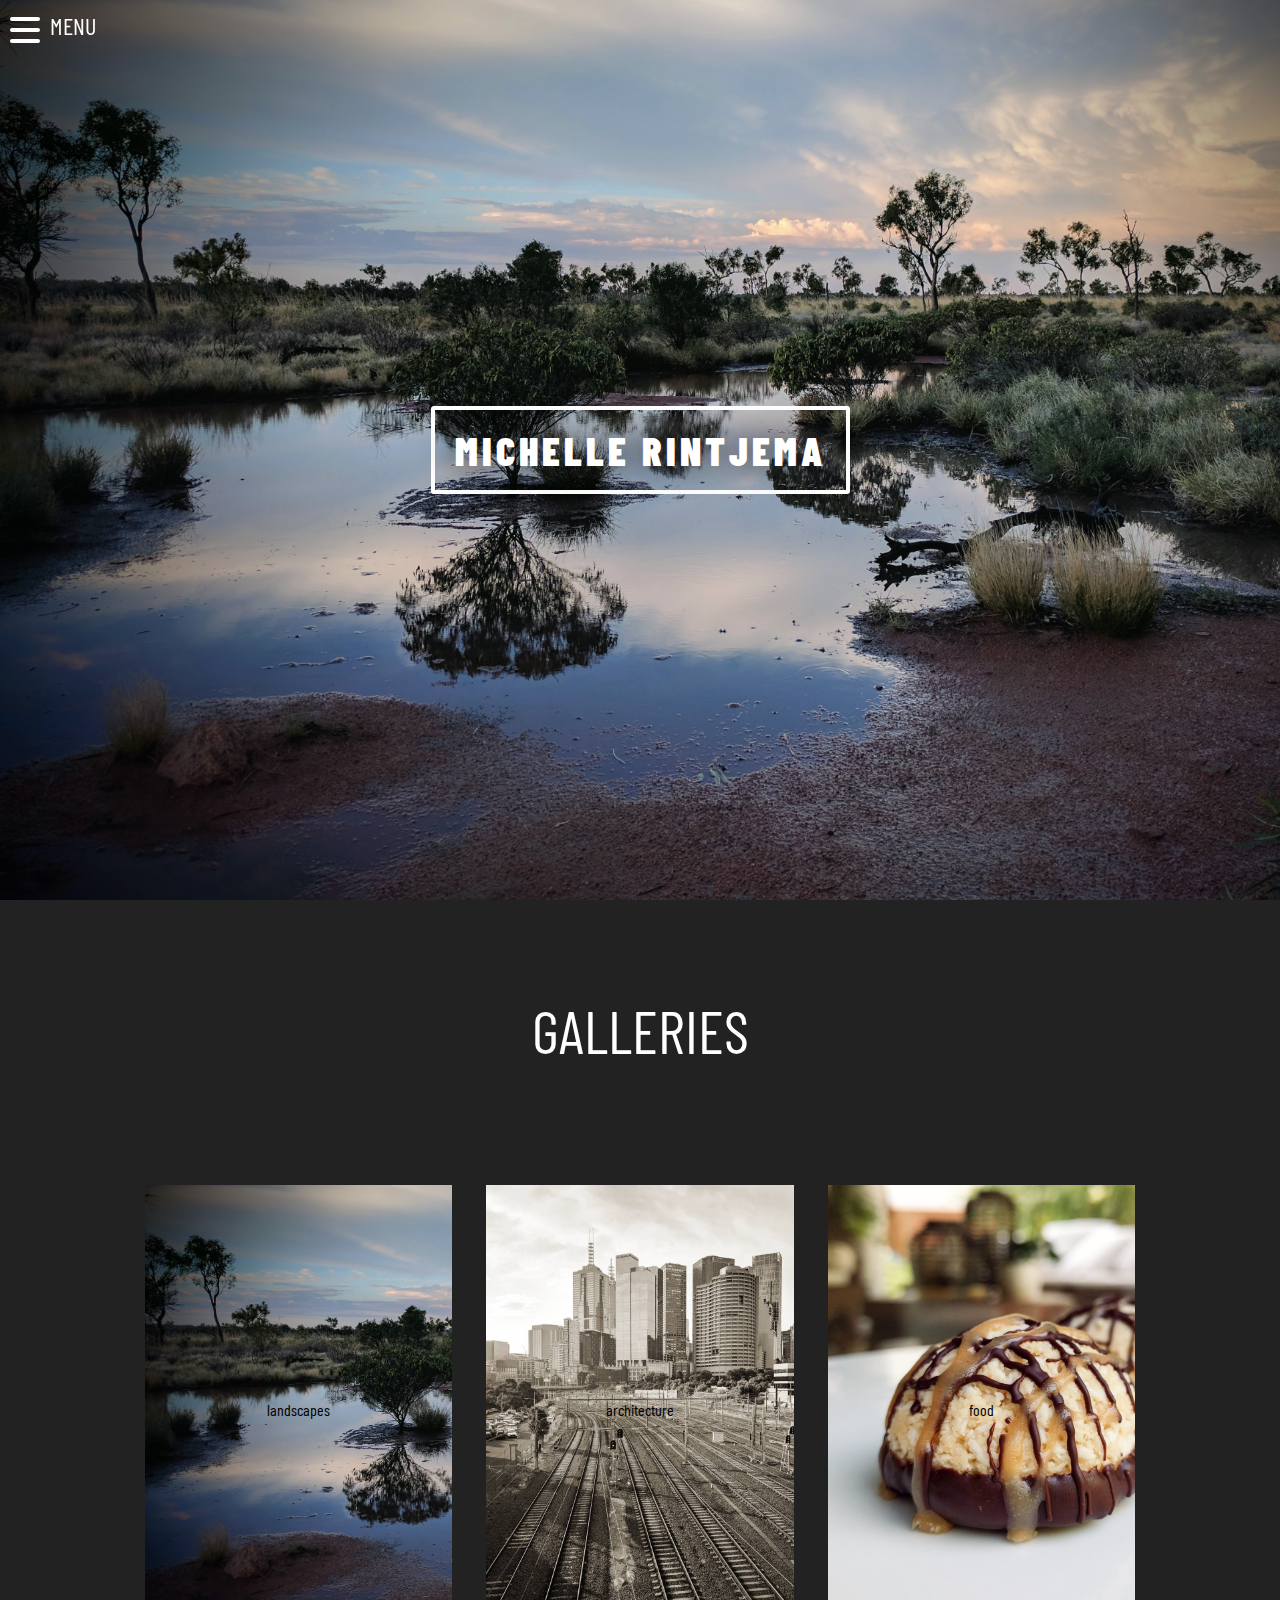
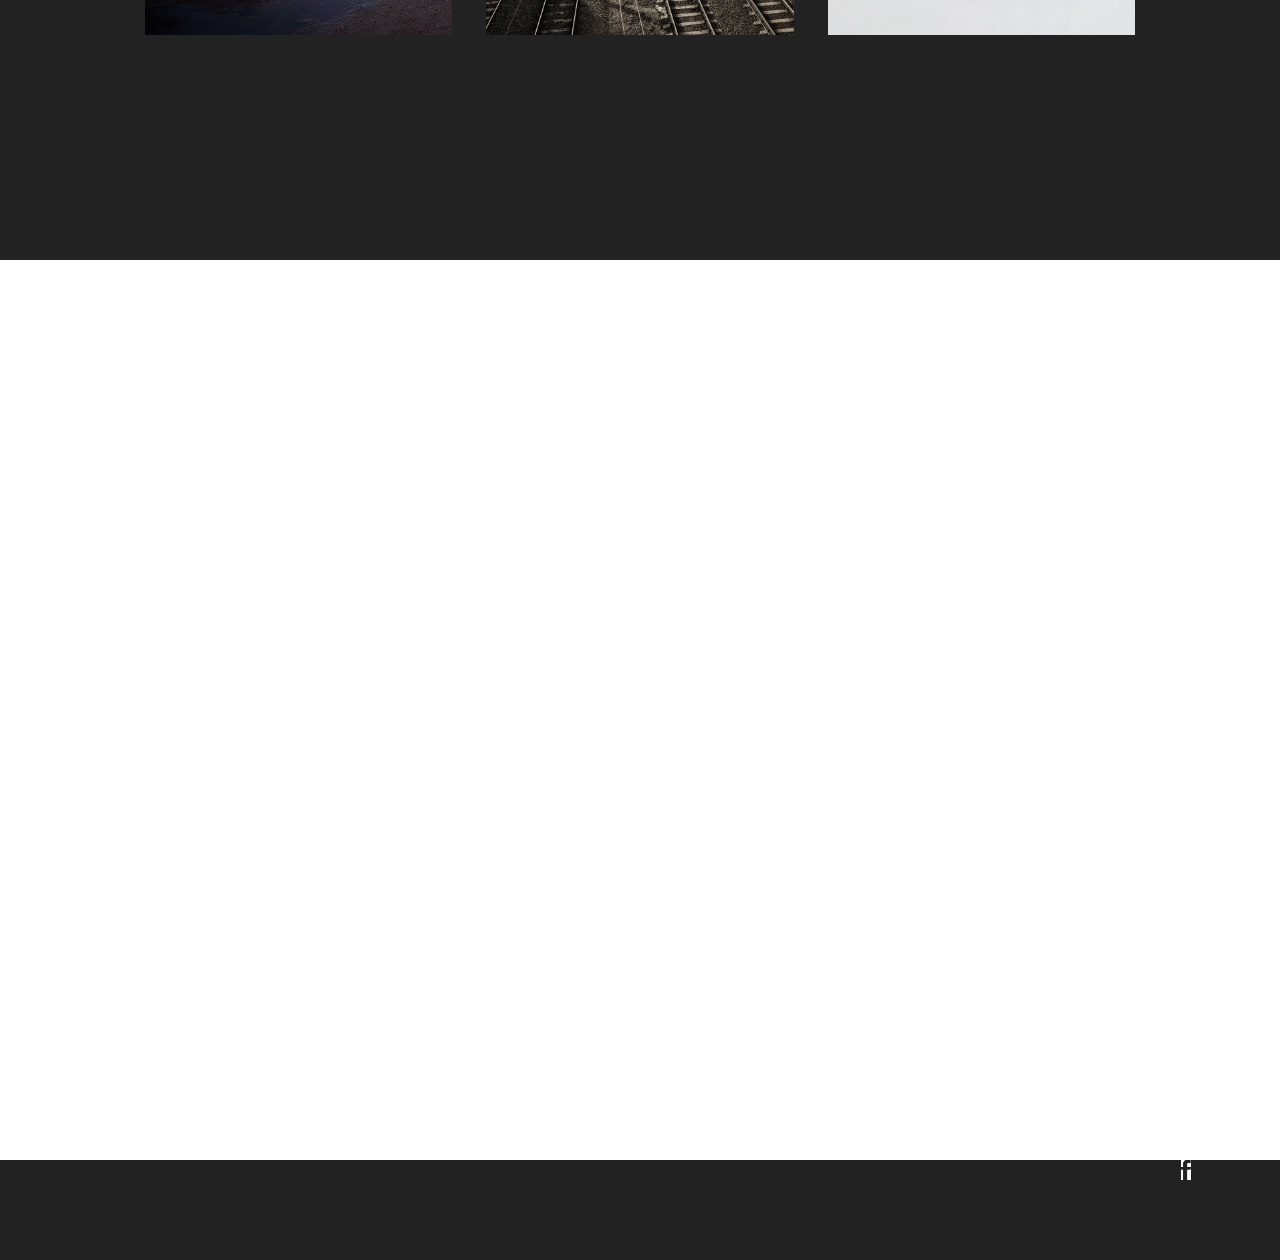
==== index.html @ c46042a5 "Initial commit" ====
<!DOCTYPE html>
<html>
  <head>
    <meta charset="utf-8">
    <title>Michelle's Photo Website</title>
  </head>
  <link href="https://fonts.googleapis.com/css?family=Barlow+Condensed" rel="stylesheet">
  <link rel="stylesheet" href="reset.css">
  <link rel="stylesheet" href="style.css">
  <body>
    <div class="main_banner">
      <div class="mainTitle">
        <a href="#">Michelle Rintjema</a>
      </div>
      <nav>
        <div id="menu_burger" class="menu_burger">
          <div></div>
          <div></div>
          <div></div>
        </div>
        <span id="hide-menu-span" class="menu">menu</span>
        <ul class='pop_out_menu' id='show-menu-on-click'>
          <li><a href="#">gallery</a></li>
          <li><a href="#">about</a></li>
          <li><a href="#">contact</a></li>
        </ul>
      </nav>
    </div>
    <div class="gallery_container">
      <h1 class="gallery_title">galleries</h1>
        <div class="gallery_tiles">
          <div class="landscapes">
            <p>landscapes</p>
          </div>
          <div class="architecture">
            <p>architecture</p>
          </div>
          <div class="food">
            <p>food</p>
          </div>
        </div>
    </div>
    <div class="about_contact_containter">

    </div>
    <footer>
      <ul class='social_icons'>
        <li><a href="#"><img src="images/insta.png" alt="instagram logo"></a></li>
        <li><a href="#"><img src="images/facebook.png" alt="facebook logo"></a></li>
        <li><a href="#"><img src="images/mail.png" alt="mail logo"></a></li>
        <li><a href="#"><img src="images/pinterest.png" alt="pinterest logo"></a></li>
      </ul>
    </footer>
  </body>
  <script src="http://ajax.googleapis.com/ajax/libs/jquery/2.1.3/jquery.min.js"></script>
  <script src="main.js" charset="utf-8"></script>
</html>
---- style.css ----
body {
  font-family: 'Barlow Condensed', sans-serif;
}

.main_banner {
  display: flex;
  justify-content: center;
  background-image: url('images/uluruflood.jpg');
  background-size: cover;
  background-repeat: no-repeat;
  min-height: 100vh;
}

.mainTitle {
  position: absolute;
  align-self: center;
  font-size: 40px;
  text-shadow: 0 0 30px #222;
  text-transform: uppercase;
  letter-spacing: 4px;
  font-weight: 900;
  color: #fff;
  border: 4px solid #fff;
  border-radius: 3px;
  padding: 20px;
}

.pop_out_menu, .menu {
  color: #fff;
  font-size: 24px;
}

.menu {
  opacity: 1;
  transition: visibility 0s, opacity 0.5s linear;
  padding: 4px 10px;
}

.pop_out_menu {
  /* display:  none; */
  visibility: hidden;
  opacity: 0;
  transition: visibility 0s, opacity 0.5s linear;
  padding: 2px 10px;
}

.pop_out_menu li {
  padding: 2px 0;
  font-weight: 200;
}

.show_pop_out_menu {
  margin-left: -65px;
  visibility: visible;
  transition: visibility 0s, opacity 0.5s linear;
  opacity: 1;
}

.hide_menu_span {
  visibility: hidden;
  opacity: 0;
  transition: visibility 0s, opacity 0.5s linear;
}

nav {
  display: flex;
  padding: 10px;
  text-transform: uppercase;
  position: fixed;
  left: 0;
}

.menu_burger div {
  margin: 7px 0;
  height: 4px;
  width: 30px;
  border-radius: 3px;
  background-color: #fff;
}

.menu_burger span {
  color: #fff;
}

ul {
  padding: 0;
}

a {
  text-decoration: none;
  color: inherit;
}

.navigation li a {
  font-size: 20px;
}

.gallery_container {
  min-height: 100vh;
  background-color: #222;
  display: flex;
  flex-direction: column;
  align-items: center;
}

.gallery_title {
  text-align: center;
  position: relative;
  top: 100px;
  font-size: 60px;
  text-transform: uppercase;
  color: #fff;
}

.gallery_tiles {
  min-height: 100vh;
  display: flex;
  width: 80vw;
  justify-content: space-around;
  align-items: center;
}

.landscapes, .architecture, .food{
  height: 50vh;
  width: 30%;
  display: flex;
  align-items: center;
  justify-content: space-around;
  background-size: cover;
}

.landscapes {
  background-image: url("images/uluruflood.jpg");
}

.architecture {
  background-image: url("images/IMG_20180123_075049_839.jpg");
}

.food {
  background-image: url("images/FoodPhotos/IMG_20161016_210032.jpg");
}

.about_contact_containter {
  min-height: 100vh;
  background-color: #fff;
}

footer {
  height: 100px;
  background-color: #222;
}

footer .social_icons {
  display: flex;
  justify-content: flex-end;
  /* padding-top: 300px; */
}

.social_icons li a img {
  height: 20px;
  padding: 0 10px;
}

.social_icons li a img:hover {
  opacity: 0.5;
}
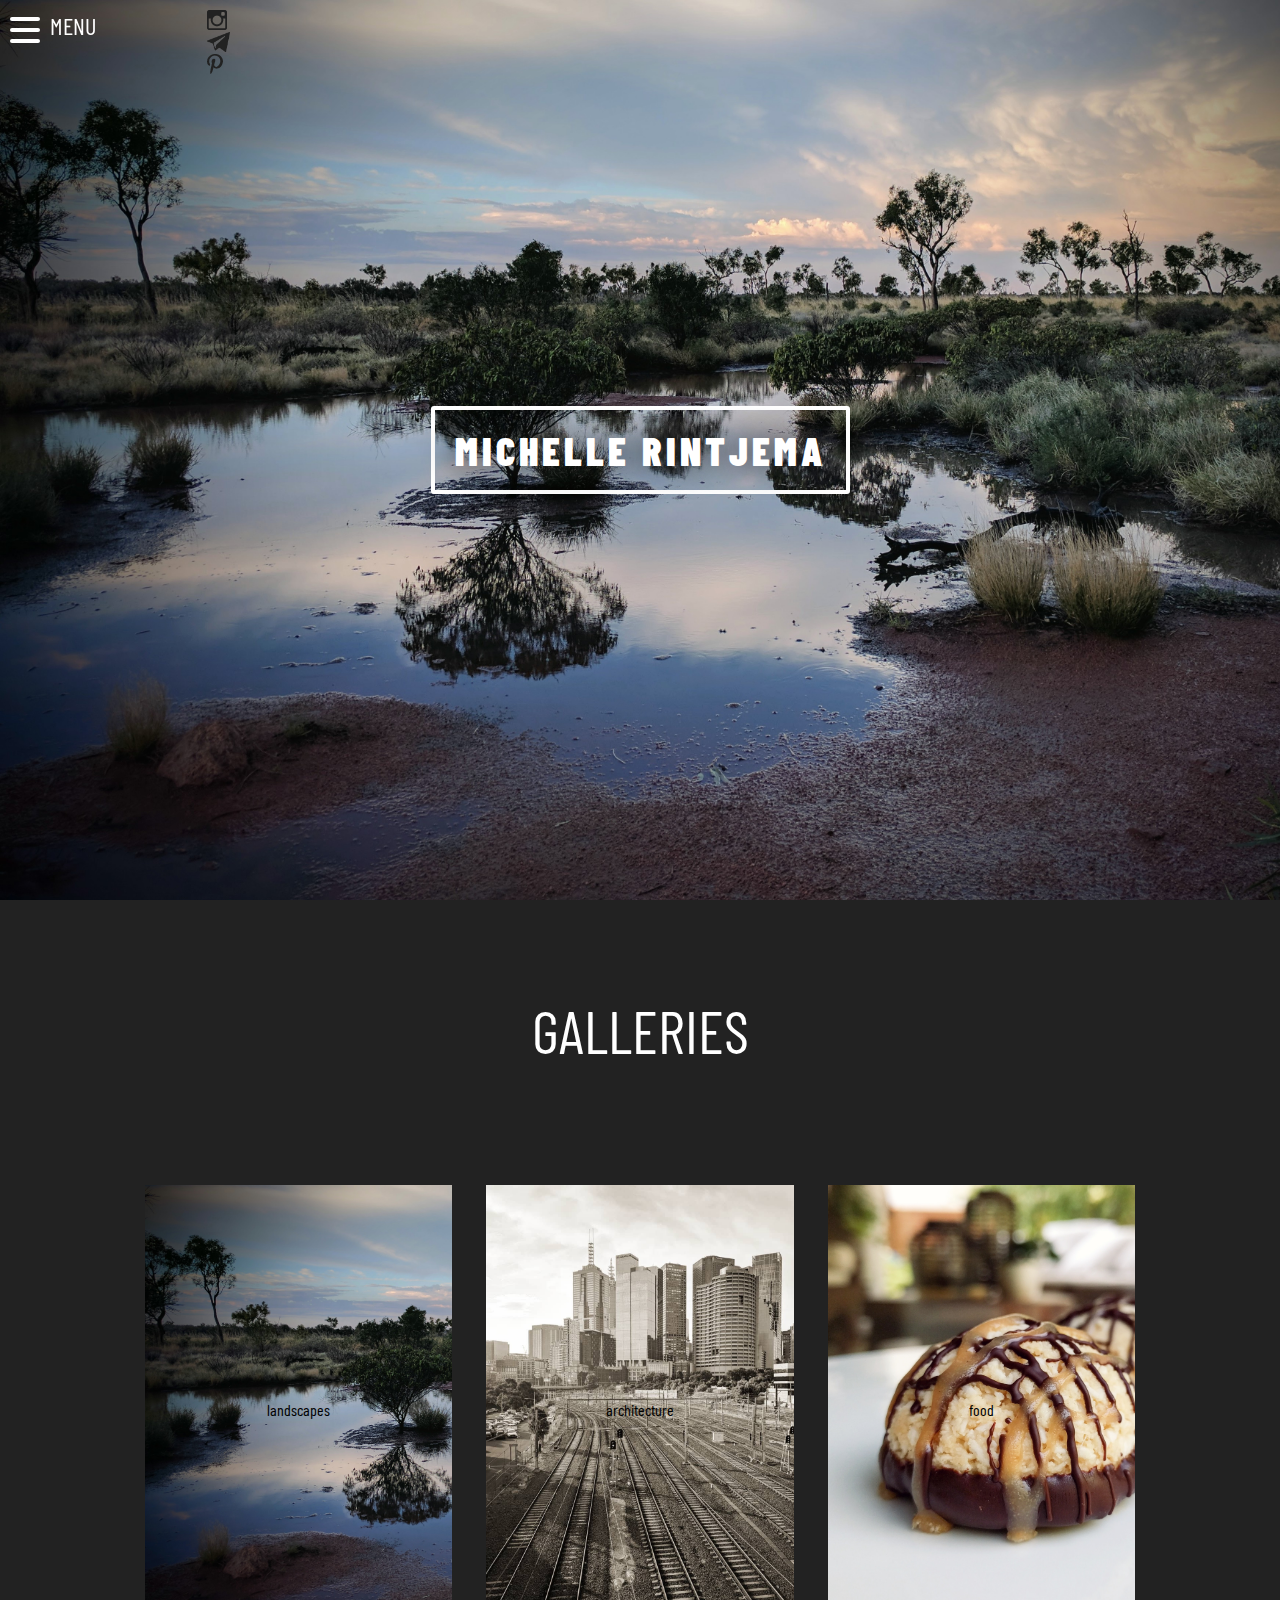
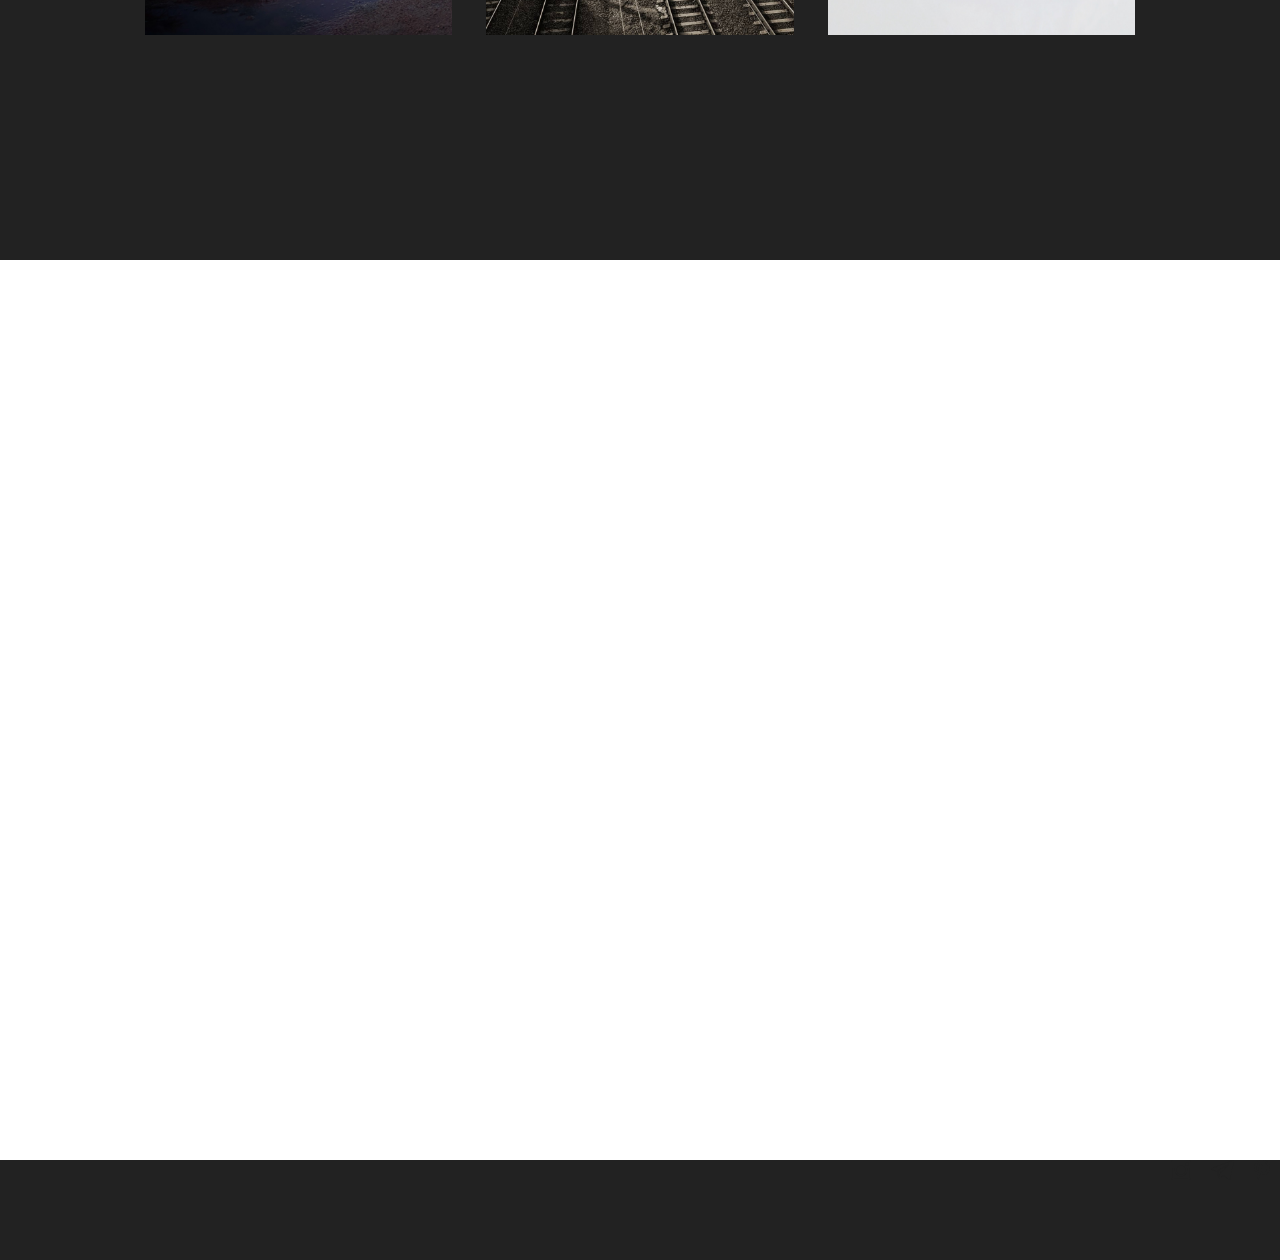
==== commit cd547edb: "social share links" ====
--- a/index.html
+++ b/index.html
@@ -10,7 +10,7 @@
   <body>
     <div class="main_banner">
       <div class="mainTitle">
-        <a href="#">Michelle Rintjema</a>
+        <a href="#gallery-section">Michelle Rintjema</a>
       </div>
       <nav>
         <div id="menu_burger" class="menu_burger">
@@ -20,13 +20,18 @@
         </div>
         <span id="hide-menu-span" class="menu">menu</span>
         <ul class='pop_out_menu' id='show-menu-on-click'>
-          <li><a href="#">gallery</a></li>
-          <li><a href="#">about</a></li>
-          <li><a href="#">contact</a></li>
+          <li><a href="#gallery-section">gallery</a></li>
+          <li><a href="#about-contact-section">about</a></li>
+          <li><a href="#about-contact-section">contact</a></li>
+        </ul>
+        <ul class='social_icons'>
+          <li><a href="https://www.instagram.com/michellerintjema/"><img src="images/insta.png" alt="instagram logo"></a></li>
+          <li><a href="mailto:michelle.rintjema@gmail.comsubject=I'd love to see more photos"><img src="images/mail.png" alt="mail logo"></a></li>
+          <li><a href="https://www.pinterest.com/pin/create/button/" data-pin-do="buttonBookmark" data-auto-id="true" data-pin-custom="true" id="https-www-pinterest-com-pin-create-button-664-4"><img src="images/pinterest.png" alt="pinterest logo"></a></li>
         </ul>
       </nav>
     </div>
-    <div class="gallery_container">
+    <div id="gallery-section" class="gallery_container">
       <h1 class="gallery_title">galleries</h1>
         <div class="gallery_tiles">
           <div class="landscapes">
@@ -40,13 +45,12 @@
           </div>
         </div>
     </div>
-    <div class="about_contact_containter">
+    <div id="about-contact-section" class="about_contact_containter">
 
     </div>
     <footer>
       <ul class='social_icons'>
         <li><a href="#"><img src="images/insta.png" alt="instagram logo"></a></li>
-        <li><a href="#"><img src="images/facebook.png" alt="facebook logo"></a></li>
         <li><a href="#"><img src="images/mail.png" alt="mail logo"></a></li>
         <li><a href="#"><img src="images/pinterest.png" alt="pinterest logo"></a></li>
       </ul>
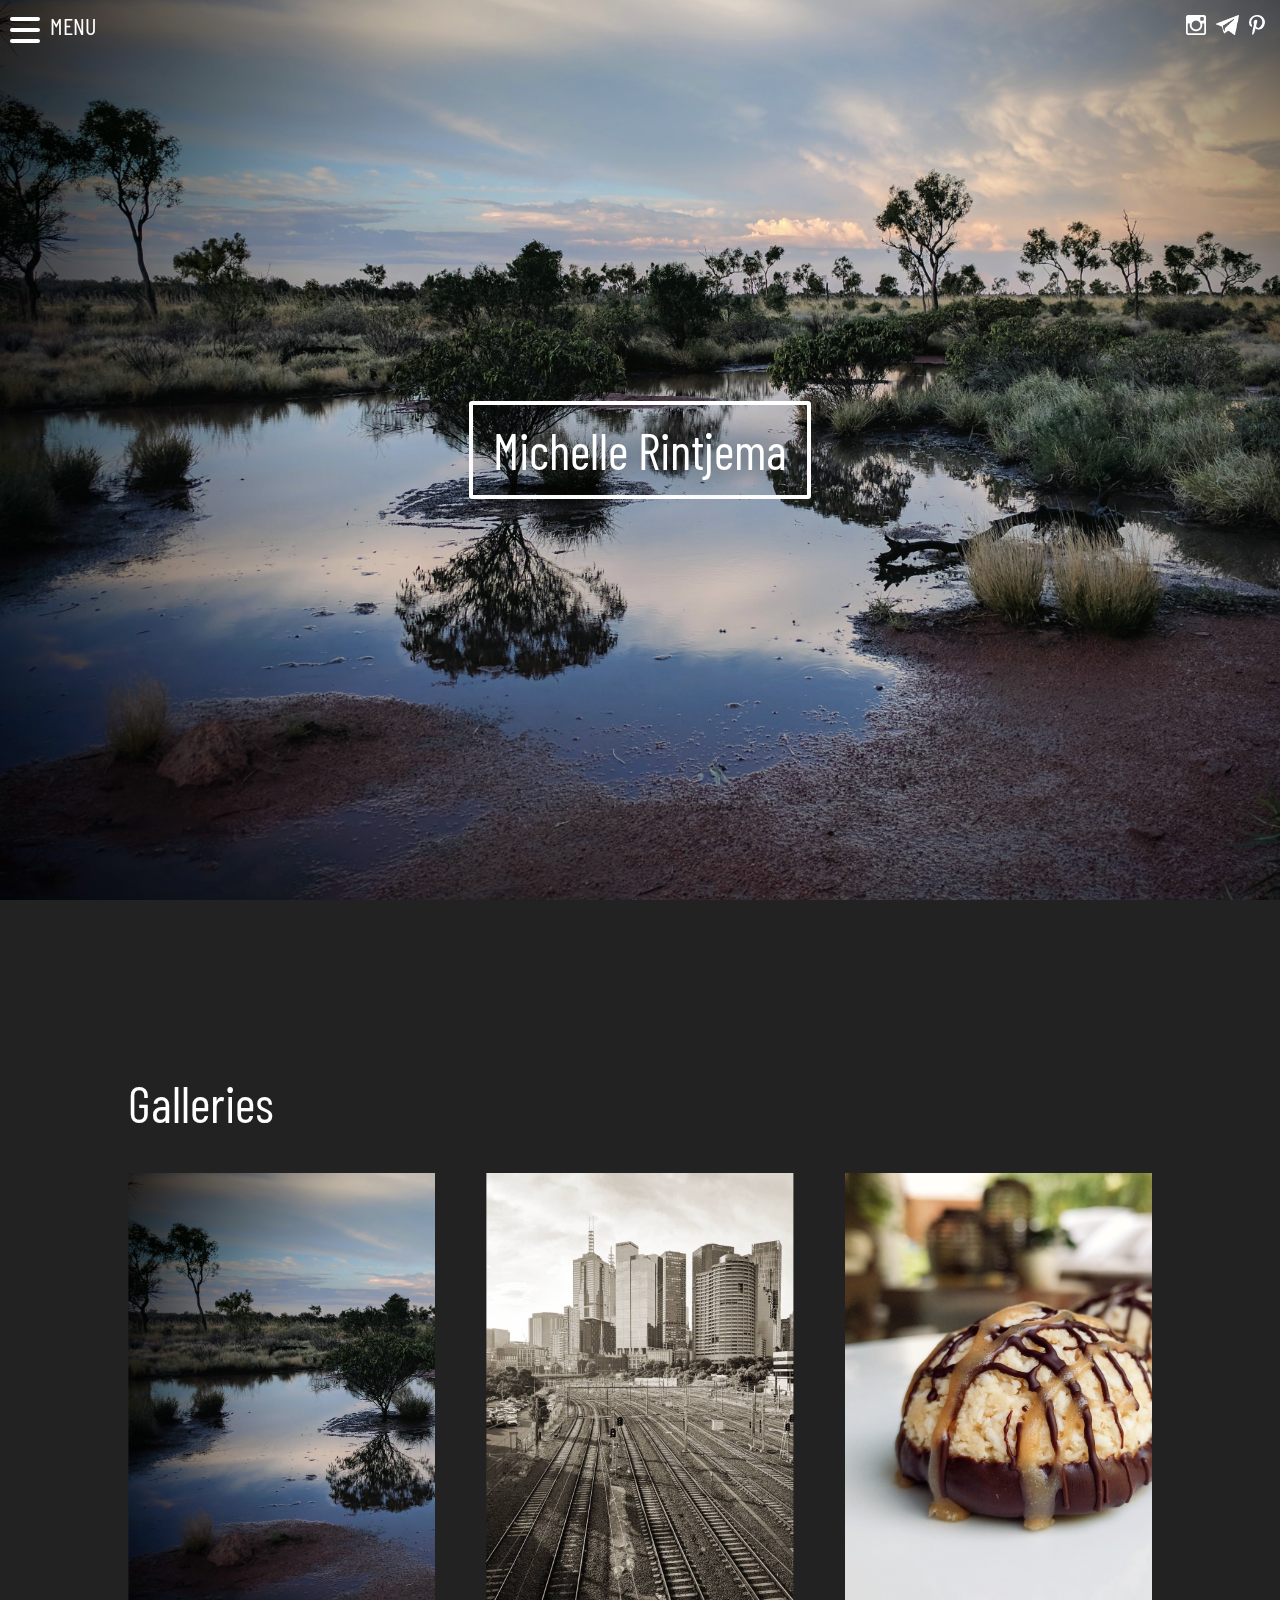
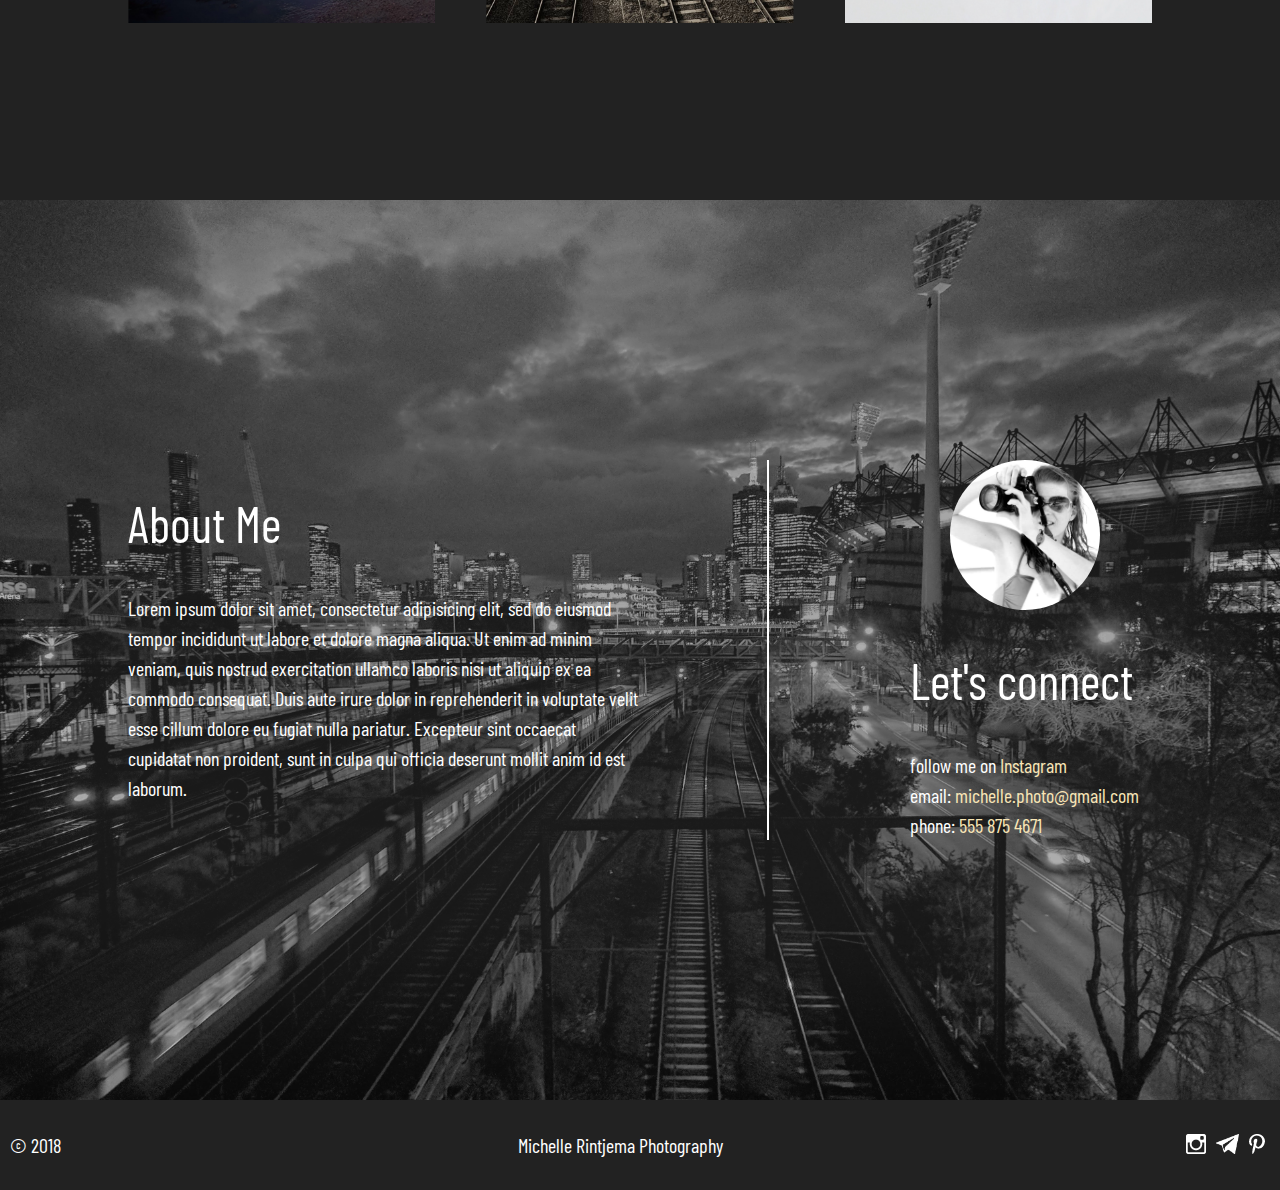
==== commit 58e036df: "More changes" ====
--- a/index.html
+++ b/index.html
@@ -8,54 +8,74 @@
   <link rel="stylesheet" href="reset.css">
   <link rel="stylesheet" href="style.css">
   <body>
-    <div class="main_banner">
-      <div class="mainTitle">
-        <a href="#gallery-section">Michelle Rintjema</a>
+    <main>
+      <div class="main_banner">
+        <div class="mainTitle">
+          <h1>Michelle Rintjema</h1>
+        </div>
+        <nav>
+          <div id="side-menu" class="side_menu">
+            <div id="side-menu-burger" class="side_menu_burger">
+              <div></div>
+              <div></div>
+              <div></div>
+            </div>
+            <span id="hide-side-menu-span" class="side_menu_span">menu</span>
+          </div>
+          <ul class='pop_out_menu' id='show-menu-on-click'>
+            <li id="gallery">gallery</li>
+            <li id="about">about</li>
+            <li id="contact">contact</li>
+          </ul>
+          <ul class='social_icons_nav'>
+            <li><a href="https://www.instagram.com/michellerintjema/"><img src="images/insta.png" alt="instagram logo"></a></li>
+            <li><a href="mailto:michelle.photo@gmail.com?subject=Hey! I'd love to see more photos"><img src="images/mail.png" alt="mail logo"></a></li>
+            <li><a href="https://www.pinterest.com/pin/create/button/?url=https://michellerintjema.github.io/Final-Project/" data-pin-do="buttonBookmark" data-auto-id="true" data-pin-custom="true" id="https-www-pinterest-com-pin-create-button-664-4"><img src="images/pinterest.png" alt="pinterest logo"></a></li>
+          </ul>
+        </nav>
+        <div class="down_arrow_link"></div>
       </div>
-      <nav>
-        <div id="menu_burger" class="menu_burger">
-          <div></div>
-          <div></div>
-          <div></div>
-        </div>
-        <span id="hide-menu-span" class="menu">menu</span>
-        <ul class='pop_out_menu' id='show-menu-on-click'>
-          <li><a href="#gallery-section">gallery</a></li>
-          <li><a href="#about-contact-section">about</a></li>
-          <li><a href="#about-contact-section">contact</a></li>
-        </ul>
-        <ul class='social_icons'>
-          <li><a href="https://www.instagram.com/michellerintjema/"><img src="images/insta.png" alt="instagram logo"></a></li>
-          <li><a href="mailto:michelle.rintjema@gmail.comsubject=I'd love to see more photos"><img src="images/mail.png" alt="mail logo"></a></li>
-          <li><a href="https://www.pinterest.com/pin/create/button/" data-pin-do="buttonBookmark" data-auto-id="true" data-pin-custom="true" id="https-www-pinterest-com-pin-create-button-664-4"><img src="images/pinterest.png" alt="pinterest logo"></a></li>
-        </ul>
-      </nav>
-    </div>
-    <div id="gallery-section" class="gallery_container">
-      <h1 class="gallery_title">galleries</h1>
-        <div class="gallery_tiles">
-          <div class="landscapes">
-            <p>landscapes</p>
-          </div>
-          <div class="architecture">
-            <p>architecture</p>
-          </div>
-          <div class="food">
-            <p>food</p>
+      <div id="gallery-section" class="gallery_container">
+        <div class="gallery_container_content">
+          <h1 class="gallery_title">galleries</h1>
+          <div id="gallery-tiles"class="gallery_tiles">
+            <a href="landscapes.html" class="landscapes" aria-label="landscapes"><span>landscapes</span></a>
+            <a href="architecture.html" class="architecture" aria-label="architecture"><span>architecture</span></a>
+            <a href="food.html" class="food" aria-label="food"><span>food</span></a>
           </div>
         </div>
-    </div>
-    <div id="about-contact-section" class="about_contact_containter">
-
-    </div>
+      </div>
+      <div id="about-contact-section" class="about_contact_containter">
+        <section class="about_me">
+          <div class="about_me_body_text">
+            <h1>About Me</h1>
+            <p>Lorem ipsum dolor sit amet, consectetur adipisicing elit, sed do eiusmod tempor incididunt ut labore et dolore magna aliqua. Ut enim ad minim veniam, quis nostrud exercitation ullamco laboris nisi ut aliquip ex ea commodo consequat. Duis aute irure dolor in reprehenderit in voluptate velit esse cillum dolore eu fugiat nulla pariatur. Excepteur sint occaecat cupidatat non proident, sunt in culpa qui officia deserunt mollit anim id est laborum.</p>
+          </div>
+          </section>
+        <section class="contact">
+          <div class="self_portrait"></div>
+            <div class="contact_body_text">
+              <h1>Let's connect</h1>
+            <ul>
+              <li>follow me on <a href="https://www.instagram.com/michellerintjema/">Instagram</a></li>
+              <li>email: <a href="mailto:michelle.rintjema@gmail.com?subject=Hey! I'd love to see more photos">michelle.photo@gmail.com</a></li>
+              <li>phone: <span>555 875 4671</span></li>
+            </ul>
+          </div>
+        </section>
+      </div>
+    <main>
     <footer>
-      <ul class='social_icons'>
-        <li><a href="#"><img src="images/insta.png" alt="instagram logo"></a></li>
-        <li><a href="#"><img src="images/mail.png" alt="mail logo"></a></li>
-        <li><a href="#"><img src="images/pinterest.png" alt="pinterest logo"></a></li>
+      <span class="copywrite">&copy 2018</span>
+      <h3>Michelle Rintjema Photography</h3>
+      <ul class='social_icons_footer'>
+        <li><a href="https://www.instagram.com/michellerintjema/"><img src="images/insta.png" alt="instagram logo"></a></li>
+        <li><a href="mailto:michelle.rintjema@gmail.comsubject=I'd love to see more photos"><img src="images/mail.png" alt="mail logo"></a></li>
+        <li><a href="https://www.pinterest.com/pin/create/button/" data-pin-do="buttonBookmark" data-auto-id="true" data-pin-custom="true" id="https-www-pinterest-com-pin-create-button-664-4"><img src="images/pinterest.png" alt="pinterest logo"></a></li>
       </ul>
     </footer>
   </body>
   <script src="http://ajax.googleapis.com/ajax/libs/jquery/2.1.3/jquery.min.js"></script>
+  <script type="text/javascript" src="//assets.pinterest.com/js/pinit.js"></script>
   <script src="main.js" charset="utf-8"></script>
 </html>
--- a/style.css
+++ b/style.css
@@ -1,5 +1,9 @@
 body {
   font-family: 'Barlow Condensed', sans-serif;
+}
+
+main {
+  flex-grow: 1;
 }
 
 .main_banner {
@@ -12,32 +16,39 @@
 }
 
 .mainTitle {
-  position: absolute;
   align-self: center;
-  font-size: 40px;
+  font-size: 50px;
   text-shadow: 0 0 30px #222;
-  text-transform: uppercase;
-  letter-spacing: 4px;
-  font-weight: 900;
+  /* text-transform: uppercase; */
+  /* letter-spacing: 4px; */
   color: #fff;
   border: 4px solid #fff;
   border-radius: 3px;
   padding: 20px;
-}
-
-.pop_out_menu, .menu {
+  cursor: pointer;
+}
+
+nav,
+.side_menu {
+  display: flex;
+  padding: 10px;
+  text-transform: uppercase;
+  position: fixed;
+  left: 0;
+}
+
+.side_menu {
+  padding: 0 10px;
+}
+
+.pop_out_menu,
+.side_menu_span,
+.return_home_menu {
   color: #fff;
   font-size: 24px;
 }
 
-.menu {
-  opacity: 1;
-  transition: visibility 0s, opacity 0.5s linear;
-  padding: 4px 10px;
-}
-
 .pop_out_menu {
-  /* display:  none; */
   visibility: hidden;
   opacity: 0;
   transition: visibility 0s, opacity 0.5s linear;
@@ -47,30 +58,48 @@
 .pop_out_menu li {
   padding: 2px 0;
   font-weight: 200;
+  cursor: pointer;
 }
 
 .show_pop_out_menu {
-  margin-left: -65px;
+  margin-left: 30px;
   visibility: visible;
   transition: visibility 0s, opacity 0.5s linear;
   opacity: 1;
 }
 
-.hide_menu_span {
+.side_menu_span {
+  opacity: 1;
+  transition: visibility 0s, opacity 0.5s linear;
+  padding: 4px 10px;
+  cursor: default;
+}
+
+.hide_side_menu_span {
+  margin-left: -50px;
   visibility: hidden;
   opacity: 0;
   transition: visibility 0s, opacity 0.5s linear;
 }
 
-nav {
-  display: flex;
-  padding: 10px;
-  text-transform: uppercase;
+.social_icons_nav {
+  display: flex;
+  justify-content: flex-end;
+  padding-right: 10px;
   position: fixed;
-  left: 0;
-}
-
-.menu_burger div {
+  right: 0;
+}
+
+.social_icons_nav li a img {
+  height: 20px;
+  padding: 5px;
+}
+
+.side_menu_burger {
+  cursor: pointer;
+}
+
+.side_menu_burger div {
   margin: 7px 0;
   height: 4px;
   width: 30px;
@@ -78,7 +107,7 @@
   background-color: #fff;
 }
 
-.menu_burger span {
+.side_menu_burger span {
   color: #fff;
 }
 
@@ -96,72 +125,208 @@
 }
 
 .gallery_container {
+  display: flex;
+  flex-direction: column;
+  align-items: center;
   min-height: 100vh;
   background-color: #222;
+}
+
+.gallery_container_content {
+  min-height: 100vh;
   display: flex;
   flex-direction: column;
-  align-items: center;
+  justify-content: center;
 }
 
 .gallery_title {
-  text-align: center;
-  position: relative;
-  top: 100px;
-  font-size: 60px;
-  text-transform: uppercase;
-  color: #fff;
+  font-size: 50px;
+  text-transform: capitalize;
+  color: #fff;
+  padding-bottom: 5vh;
 }
 
 .gallery_tiles {
-  min-height: 100vh;
   display: flex;
   width: 80vw;
-  justify-content: space-around;
-  align-items: center;
-}
-
-.landscapes, .architecture, .food{
+  justify-content: space-between;
+  align-items: center;
+}
+
+.gallery_tiles a {
   height: 50vh;
   width: 30%;
-  display: flex;
+  position: relative;
+  overflow: hidden;
+}
+
+.gallery_tiles a span {
+  display: block;
+  padding: 20px;
+  font-size: 20px;
+  line-height: 20px;
+  position: absolute;
+  bottom: -80px;
+  left: 0;
+  transition: bottom .4s ease;
+  z-index: 2;
+}
+
+.gallery_tiles a::after {
+  content: " ";
+  display: block;
+  position: absolute;
+  width: 100%;
+  height: 100%;
+  top: 50%;
+  left: 50%;
+  transform: translate(-50%, -50%);
+  filter: grayscale(0) blur(0);
+  transition: width .4s ease, height .4s ease, grayscale .4s ease;
+  background-size: cover;
+  z-index: 1;
+}
+
+.gallery_tiles a:hover span {
+  bottom: 0;
+}
+
+.gallery_tiles a:hover::after {
+  width: 110%;
+  height: 110%;
+  filter: grayscale(1) blur(2px);
+}
+
+.landscapes::after {
+  background-image: url('images/uluruflood.jpg');
+}
+
+.architecture::after {
+  background-image: url('images/citytracks.jpg');
+}
+
+.food::after {
+  background-image: url('images/FoodPhotos/IMG_20161016_210032.jpg');
+}
+
+.about_contact_containter {
+  display: flex;
+  min-height: 100vh;
   align-items: center;
   justify-content: space-around;
+  background-image: url('images/trackmelbourne2.jpg');
   background-size: cover;
-}
-
-.landscapes {
-  background-image: url("images/uluruflood.jpg");
-}
-
-.architecture {
-  background-image: url("images/IMG_20180123_075049_839.jpg");
-}
-
-.food {
-  background-image: url("images/FoodPhotos/IMG_20161016_210032.jpg");
-}
-
-.about_contact_containter {
-  min-height: 100vh;
   background-color: #fff;
-}
+  color: #fff;
+}
+
+.self_portrait {
+  background-image: url('images/selfportrait.jpg');
+  background-size: cover;
+  border-radius: 100%;
+  height: 150px;
+  width: 150px;
+  margin-bottom: 5vh;
+}
+
+.about_me,
+.contact {
+  display: flex;
+  flex-direction: column;
+  justify-content: center;
+  align-items: center;
+  width: 50%;
+}
+
+.about_me {
+  padding: 0 10%;
+}
+
+.contact {
+  border-left: 2px solid #fff;
+}
+
+.about_me_body_text h1,
+.contact_body_text h1 {
+  font-size: 50px;
+  padding-bottom: 5vh;
+}
+
+.about_me_body_text p,
+.contact_body_text ul {
+  font-size: 20px;
+  line-height: 1.5;
+}
+
+.contact_body_text ul a,
+.contact_body_text ul li span {
+  color: #f8e5b6;
+}
+
+.contact_body_text ul a:hover {
+  color: #bfada9;
+}
+
+/* .follow_me a {
+  color: #f8e5b6;
+}
+
+.follow_me a:hover {
+  color: #bfada9;
+} */
 
 footer {
-  height: 100px;
+  display: flex;
+  align-items: center;
+  justify-content: space-between;
+  height: 10vh;
   background-color: #222;
 }
 
-footer .social_icons {
+.copywrite,
+footer h3 {
+  font-size: 20px;
+  color: #fff;
+}
+
+.copywrite {
+  padding-left: 10px;
+}
+
+.social_icons_footer {
   display: flex;
   justify-content: flex-end;
-  /* padding-top: 300px; */
-}
-
-.social_icons li a img {
+  padding-right: 10px;
+}
+
+.social_icons_footer li a img {
   height: 20px;
-  padding: 0 10px;
-}
-
-.social_icons li a img:hover {
-  opacity: 0.5;
-}
+  padding: 5px;
+}
+
+.social_icons_footer li a img:hover,
+.social_icons_nav li a img:hover,
+.mainTitle:hover,
+.side_menu:hover {
+  grayscale: 0.5;
+}
+
+/* gallery pages style */
+
+.return_home_menu {
+
+}
+
+.image_gallery_body {
+  display: flex;
+  justify-content: center;
+}
+
+.image_gallery_content {
+  display: flex;
+  flex-wrap: wrap;
+}
+
+.image_gallery_content img {
+  height: 400px;
+}
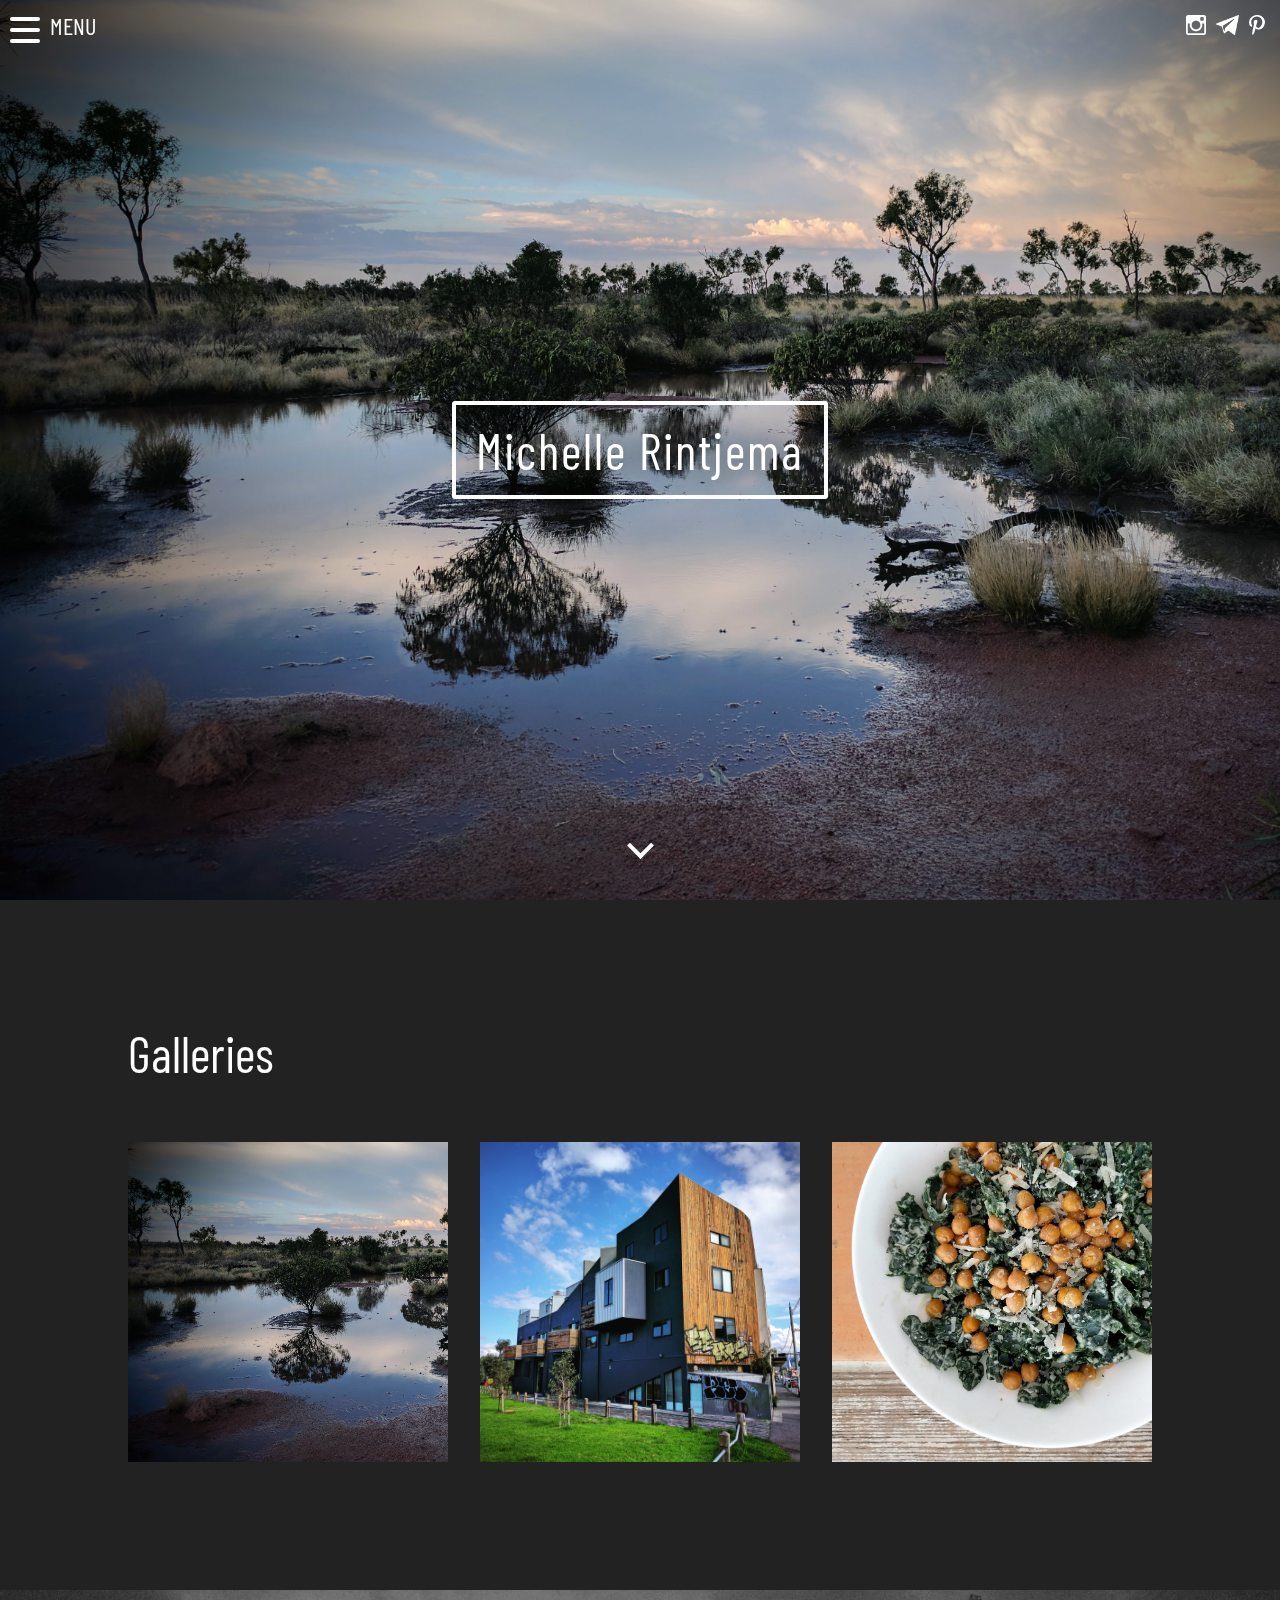
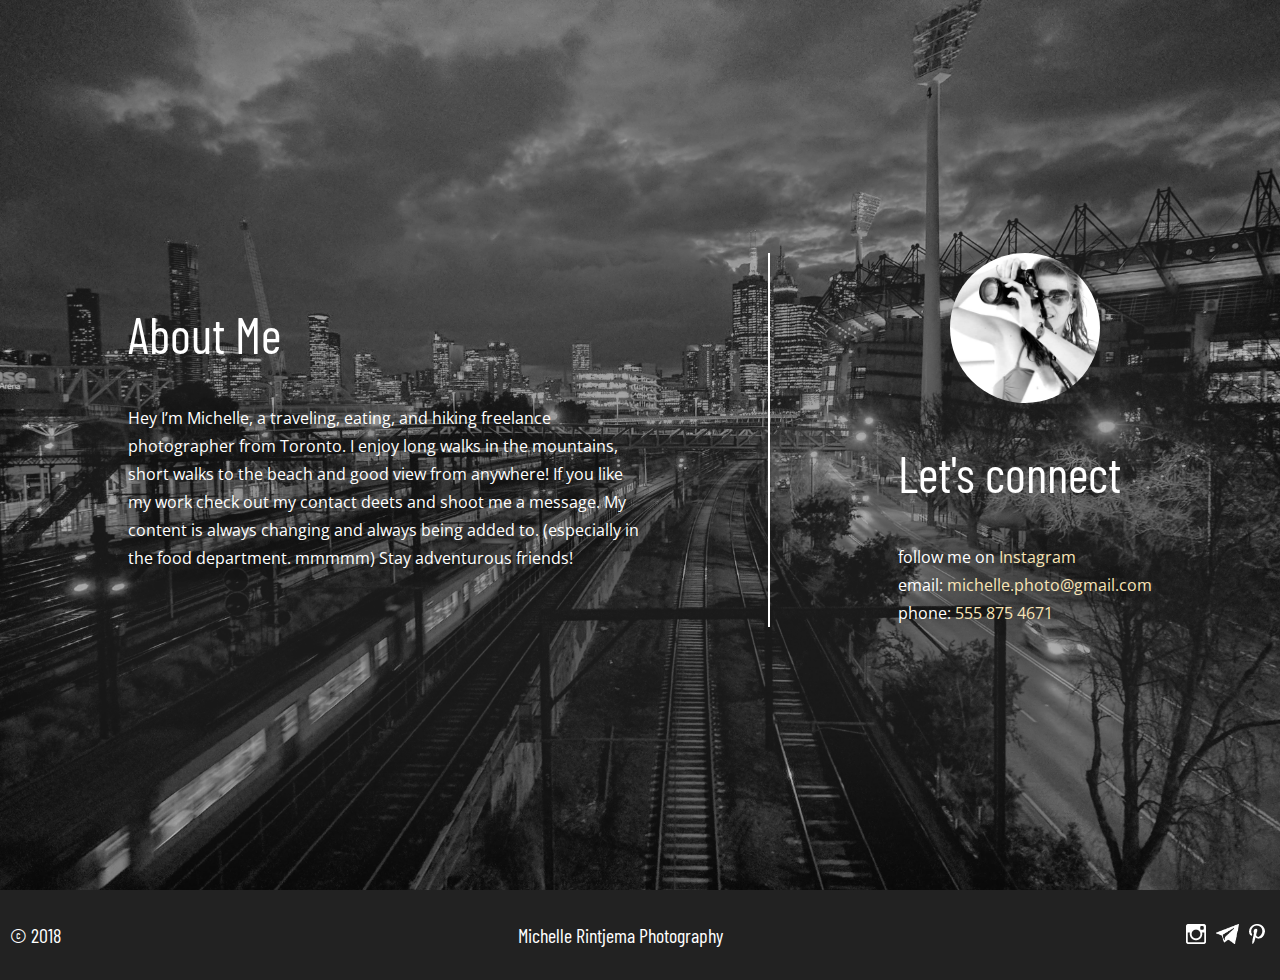
==== commit 753fe967: "Content update, images added, css changes" ====
--- a/index.html
+++ b/index.html
@@ -4,57 +4,57 @@
     <meta charset="utf-8">
     <title>Michelle's Photo Website</title>
   </head>
-  <link href="https://fonts.googleapis.com/css?family=Barlow+Condensed" rel="stylesheet">
+  <link href="https://fonts.googleapis.com/css?family=Lato|Barlow+Condensed|Open+Sans|PT+Serif" rel="stylesheet">
   <link rel="stylesheet" href="reset.css">
   <link rel="stylesheet" href="style.css">
   <body>
     <main>
-      <div class="main_banner">
-        <div class="mainTitle">
-          <h1>Michelle Rintjema</h1>
+      <div class="mainBanner">
+        <div class="mainBanner_title">
+          <span>Michelle Rintjema</span>
         </div>
-        <nav>
-          <div id="side-menu" class="side_menu">
-            <div id="side-menu-burger" class="side_menu_burger">
+        <nav class="mainNav">
+          <div class="mainNav_sideMenu">
+            <div class="sideMenu_burger">
               <div></div>
               <div></div>
               <div></div>
             </div>
-            <span id="hide-side-menu-span" class="side_menu_span">menu</span>
+            <span class="sideMenu_menuSpan" id="hide-side-menu-span">menu</span>
           </div>
-          <ul class='pop_out_menu' id='show-menu-on-click'>
-            <li id="gallery">gallery</li>
-            <li id="about">about</li>
-            <li id="contact">contact</li>
+          <ul class='sideMenu_popOut' id='show-menu-on-click'>
+            <li id="sideMenu-popOut-galleries">galleries</li>
+            <li id="sideMenu-popOut-about">about</li>
+            <li id="sideMenu-popOut-contact">contact</li>
           </ul>
-          <ul class='social_icons_nav'>
+          <ul class='mainNav_socialIcons'>
             <li><a href="https://www.instagram.com/michellerintjema/"><img src="images/insta.png" alt="instagram logo"></a></li>
             <li><a href="mailto:michelle.photo@gmail.com?subject=Hey! I'd love to see more photos"><img src="images/mail.png" alt="mail logo"></a></li>
             <li><a href="https://www.pinterest.com/pin/create/button/?url=https://michellerintjema.github.io/Final-Project/" data-pin-do="buttonBookmark" data-auto-id="true" data-pin-custom="true" id="https-www-pinterest-com-pin-create-button-664-4"><img src="images/pinterest.png" alt="pinterest logo"></a></li>
           </ul>
         </nav>
-        <div class="down_arrow_link"></div>
+        <div class="mainNav_downArrow"></div>
       </div>
-      <div id="gallery-section" class="gallery_container">
-        <div class="gallery_container_content">
-          <h1 class="gallery_title">galleries</h1>
-          <div id="gallery-tiles"class="gallery_tiles">
-            <a href="landscapes.html" class="landscapes" aria-label="landscapes"><span>landscapes</span></a>
-            <a href="architecture.html" class="architecture" aria-label="architecture"><span>architecture</span></a>
-            <a href="food.html" class="food" aria-label="food"><span>food</span></a>
+      <div id="galleries" class="galleries">
+        <div class="galleriesContent">
+          <h1 class="galleriesContent_title">galleries</h1>
+          <div id="galleries-tiles"class="galleriesContent_tiles">
+            <a href="landscapes.html" class="galleriesContent_tiles_landscapes" aria-label="landscapes"><span>landscapes</span></a>
+            <a href="architecture.html" class="galleriesContent_tiles_architecture" aria-label="architecture"><span>architecture</span></a>
+            <a href="food.html" class="galleriesContent_tiles_food" aria-label="food"><span>food</span></a>
           </div>
         </div>
       </div>
-      <div id="about-contact-section" class="about_contact_containter">
-        <section class="about_me">
-          <div class="about_me_body_text">
+      <div class="aboutContact" id="about-contact-section">
+        <section class="aboutContact_aboutMe">
+          <div class="aboutMe_body">
             <h1>About Me</h1>
-            <p>Lorem ipsum dolor sit amet, consectetur adipisicing elit, sed do eiusmod tempor incididunt ut labore et dolore magna aliqua. Ut enim ad minim veniam, quis nostrud exercitation ullamco laboris nisi ut aliquip ex ea commodo consequat. Duis aute irure dolor in reprehenderit in voluptate velit esse cillum dolore eu fugiat nulla pariatur. Excepteur sint occaecat cupidatat non proident, sunt in culpa qui officia deserunt mollit anim id est laborum.</p>
+            <p>Hey I’m Michelle, a traveling, eating, and hiking freelance photographer from Toronto. I enjoy long walks in the mountains, short walks to the beach and good view from anywhere! If you like my work check out my contact deets and shoot me a message. My content is always changing and always being added to. (especially in the food department. mmmmm) Stay adventurous friends!</p>
           </div>
           </section>
-        <section class="contact">
-          <div class="self_portrait"></div>
-            <div class="contact_body_text">
+        <section class="aboutContact_contactMe">
+          <div class="contactMe_image"></div>
+            <div class="contactMe_body">
               <h1>Let's connect</h1>
             <ul>
               <li>follow me on <a href="https://www.instagram.com/michellerintjema/">Instagram</a></li>
@@ -65,10 +65,10 @@
         </section>
       </div>
     <main>
-    <footer>
+    <footer id="footer">
       <span class="copywrite">&copy 2018</span>
       <h3>Michelle Rintjema Photography</h3>
-      <ul class='social_icons_footer'>
+      <ul class='footer_socialIcons'>
         <li><a href="https://www.instagram.com/michellerintjema/"><img src="images/insta.png" alt="instagram logo"></a></li>
         <li><a href="mailto:michelle.rintjema@gmail.comsubject=I'd love to see more photos"><img src="images/mail.png" alt="mail logo"></a></li>
         <li><a href="https://www.pinterest.com/pin/create/button/" data-pin-do="buttonBookmark" data-auto-id="true" data-pin-custom="true" id="https-www-pinterest-com-pin-create-button-664-4"><img src="images/pinterest.png" alt="pinterest logo"></a></li>
--- a/style.css
+++ b/style.css
@@ -1,26 +1,26 @@
 body {
   font-family: 'Barlow Condensed', sans-serif;
+  background-color: black;
 }
 
 main {
   flex-grow: 1;
 }
 
-.main_banner {
-  display: flex;
-  justify-content: center;
-  background-image: url('images/uluruflood.jpg');
+.mainBanner {
+  display: flex;
+  justify-content: center;
+  background-image: url('images/LandscapesPhotos/uluruflood.jpg');
   background-size: cover;
   background-repeat: no-repeat;
   min-height: 100vh;
 }
 
-.mainTitle {
+.mainBanner_title {
   align-self: center;
   font-size: 50px;
+  letter-spacing: 2px;
   text-shadow: 0 0 30px #222;
-  /* text-transform: uppercase; */
-  /* letter-spacing: 4px; */
   color: #fff;
   border: 4px solid #fff;
   border-radius: 3px;
@@ -28,61 +28,66 @@
   cursor: pointer;
 }
 
-nav,
-.side_menu {
-  display: flex;
+.mainNav {
+  display: flex;
+  position: fixed;
+  left: 0;
+  top: 0;
   padding: 10px;
   text-transform: uppercase;
+  z-index: 3;
+}
+
+.mainNav_sideMenu {
+  display: flex;
+  padding-left: 10px;
   position: fixed;
   left: 0;
 }
 
-.side_menu {
-  padding: 0 10px;
-}
-
-.pop_out_menu,
-.side_menu_span,
-.return_home_menu {
+.sideMenu_popOut,
+.sideMenu_menuSpan,
+.sideMenu_return {
   color: #fff;
   font-size: 24px;
-}
-
-.pop_out_menu {
+  text-transform: uppercase;
+}
+
+.sideMenu_popOut {
   visibility: hidden;
   opacity: 0;
   transition: visibility 0s, opacity 0.5s linear;
   padding: 2px 10px;
 }
 
-.pop_out_menu li {
+.sideMenu_popOut li {
   padding: 2px 0;
   font-weight: 200;
   cursor: pointer;
 }
 
-.show_pop_out_menu {
+.show_sideMenu_popOut {
   margin-left: 30px;
   visibility: visible;
   transition: visibility 0s, opacity 0.5s linear;
   opacity: 1;
 }
 
-.side_menu_span {
+.sideMenu_menuSpan {
   opacity: 1;
   transition: visibility 0s, opacity 0.5s linear;
   padding: 4px 10px;
   cursor: default;
 }
 
-.hide_side_menu_span {
+.hide_sideMenu_menuSpan {
   margin-left: -50px;
   visibility: hidden;
   opacity: 0;
   transition: visibility 0s, opacity 0.5s linear;
 }
 
-.social_icons_nav {
+.mainNav_socialIcons {
   display: flex;
   justify-content: flex-end;
   padding-right: 10px;
@@ -90,16 +95,16 @@
   right: 0;
 }
 
-.social_icons_nav li a img {
+.mainNav_socialIcons li a img {
   height: 20px;
   padding: 5px;
 }
 
-.side_menu_burger {
+.sideMenu_burger {
   cursor: pointer;
 }
 
-.side_menu_burger div {
+.sideMenu_burger div {
   margin: 7px 0;
   height: 4px;
   width: 30px;
@@ -107,8 +112,19 @@
   background-color: #fff;
 }
 
-.side_menu_burger span {
-  color: #fff;
+.sideMenu_burger span {
+  color: #fff;
+}
+
+.mainNav_downArrow {
+  position: absolute;
+  bottom: 5%;
+  height: 15px;
+  width: 15px;
+  border-right: 4px solid #fff;
+  border-bottom: 4px solid #fff;
+  transform: rotate(45deg);
+  cursor: pointer;
 }
 
 ul {
@@ -124,92 +140,45 @@
   font-size: 20px;
 }
 
-.gallery_container {
+.galleries {
   display: flex;
   flex-direction: column;
   align-items: center;
-  min-height: 100vh;
+  height: fit-content;
   background-color: #222;
 }
 
-.gallery_container_content {
-  min-height: 100vh;
+.galleriesContent {
+  height: 100%;
   display: flex;
   flex-direction: column;
   justify-content: center;
-}
-
-.gallery_title {
+  padding: 10% 0;
+}
+
+.galleriesContent_title {
   font-size: 50px;
   text-transform: capitalize;
   color: #fff;
-  padding-bottom: 5vh;
-}
-
-.gallery_tiles {
+  padding-bottom: 5vw;
+  margin-top: 0;
+}
+
+.galleriesContent_tiles {
   display: flex;
   width: 80vw;
   justify-content: space-between;
   align-items: center;
 }
 
-.gallery_tiles a {
-  height: 50vh;
-  width: 30%;
+.galleriesContent_tiles a {
+  height: 25vw;
+  width: 25vw;
   position: relative;
   overflow: hidden;
 }
 
-.gallery_tiles a span {
-  display: block;
-  padding: 20px;
-  font-size: 20px;
-  line-height: 20px;
-  position: absolute;
-  bottom: -80px;
-  left: 0;
-  transition: bottom .4s ease;
-  z-index: 2;
-}
-
-.gallery_tiles a::after {
-  content: " ";
-  display: block;
-  position: absolute;
-  width: 100%;
-  height: 100%;
-  top: 50%;
-  left: 50%;
-  transform: translate(-50%, -50%);
-  filter: grayscale(0) blur(0);
-  transition: width .4s ease, height .4s ease, grayscale .4s ease;
-  background-size: cover;
-  z-index: 1;
-}
-
-.gallery_tiles a:hover span {
-  bottom: 0;
-}
-
-.gallery_tiles a:hover::after {
-  width: 110%;
-  height: 110%;
-  filter: grayscale(1) blur(2px);
-}
-
-.landscapes::after {
-  background-image: url('images/uluruflood.jpg');
-}
-
-.architecture::after {
-  background-image: url('images/citytracks.jpg');
-}
-
-.food::after {
-  background-image: url('images/FoodPhotos/IMG_20161016_210032.jpg');
-}
-
-.about_contact_containter {
+.aboutContact {
   display: flex;
   min-height: 100vh;
   align-items: center;
@@ -220,7 +189,22 @@
   color: #fff;
 }
 
-.self_portrait {
+.aboutContact_aboutMe,
+.aboutContact_contactMe {
+  display: flex;
+  flex-direction: column;
+  justify-content: center;
+  align-items: center;
+  padding: 0 10%;
+}
+
+.aboutContact_contactMe {
+  width: fit-content;
+  min-width: max-content;
+  border-left: 2px solid #fff;
+}
+
+.contactMe_image {
   background-image: url('images/selfportrait.jpg');
   background-size: cover;
   border-radius: 100%;
@@ -229,51 +213,28 @@
   margin-bottom: 5vh;
 }
 
-.about_me,
-.contact {
-  display: flex;
-  flex-direction: column;
-  justify-content: center;
-  align-items: center;
-  width: 50%;
-}
-
-.about_me {
-  padding: 0 10%;
-}
-
-.contact {
-  border-left: 2px solid #fff;
-}
-
-.about_me_body_text h1,
-.contact_body_text h1 {
+.aboutMe_body h1,
+.contactMe_body h1 {
   font-size: 50px;
   padding-bottom: 5vh;
 }
 
-.about_me_body_text p,
-.contact_body_text ul {
-  font-size: 20px;
-  line-height: 1.5;
-}
-
-.contact_body_text ul a,
-.contact_body_text ul li span {
+.aboutMe_body p,
+.contactMe_body ul {
+  font-family: 'Open Sans', sans-serif;
+  font-size: 16px;
+  line-height: 1.75;
+  text-shadow: 0 0 18px #000;
+}
+
+.contactMe_body ul a,
+.contactMe_body ul li span {
   color: #f8e5b6;
 }
 
-.contact_body_text ul a:hover {
+.contactMe_body ul a:hover {
   color: #bfada9;
 }
-
-/* .follow_me a {
-  color: #f8e5b6;
-}
-
-.follow_me a:hover {
-  color: #bfada9;
-} */
 
 footer {
   display: flex;
@@ -293,40 +254,234 @@
   padding-left: 10px;
 }
 
-.social_icons_footer {
+.footer_socialIcons {
   display: flex;
   justify-content: flex-end;
   padding-right: 10px;
 }
 
-.social_icons_footer li a img {
+.footer_socialIcons li a img {
   height: 20px;
   padding: 5px;
 }
 
-.social_icons_footer li a img:hover,
-.social_icons_nav li a img:hover,
-.mainTitle:hover,
-.side_menu:hover {
-  grayscale: 0.5;
-}
-
-/* gallery pages style */
-
-.return_home_menu {
-
-}
-
-.image_gallery_body {
-  display: flex;
-  justify-content: center;
-}
-
-.image_gallery_content {
+.footer_socialIcons li a img:hover,
+.mainNav_socialIcons li a img:hover {
+  opacity: 0.5;
+}
+
+.sideMenu_popOut li:hover {
+  color: grey;
+}
+
+/* gallery pages styles */
+
+.galleryPage_title {
+  color: #fff;
+  font-size: 60px;
+  text-align: center;
+  text-transform: uppercase;
+  margin-top: 20px;
+}
+
+.sideMenu_return {
+  padding-left: 5px;
+}
+
+.sideMenu_return span {
+  padding-left: 18px;
+  padding-right: 3px;
+  background-color: black;
+}
+
+.mainNav_socialIcons_galleryPage {
+  background-color: black;
+}
+
+.sideMenu_returnArrow {
+  position: absolute;
+  bottom: 5px;
+  margin-right: 5px;
+  height: 9px;
+  width: 9px;
+  border-right: 3.5px solid #fff;
+  border-bottom: 3.5px solid #fff;
+  transform: rotate(135deg);
+  cursor: pointer;
+}
+
+.galleryPage_imagesContainer {
+  display: flex;
+  justify-content: center;
+}
+
+.imagesContainer_content {
   display: flex;
   flex-wrap: wrap;
-}
-
-.image_gallery_content img {
-  height: 400px;
-}
+  justify-content: center;
+  margin: 15px;
+}
+
+.imagesContainer_content div {
+  display: flex;
+  justify-content: center;
+  align-items: center;
+  height: 350px;
+  width: 350px;
+  margin: 15px;
+  overflow: hidden;
+}
+
+.imagesContainer_content div .landscape {
+  height: 100%;
+}
+
+.imagesContainer_content div .portrait {
+  width: 100%;
+}
+
+@media screen and (min-width:600px) {
+  .galleriesContent_tiles a span {
+    display: block;
+    padding: 20px;
+    font-size: 30px;
+    line-height: 20px;
+    position: absolute;
+    bottom: -80px;
+    left: 0;
+    transition: bottom .4s ease;
+    z-index: 2;
+    color: #fff;
+    text-shadow: 0 0 5px #222;
+  }
+  .galleriesContent_tiles a::after {
+    content: " ";
+    display: block;
+    position: absolute;
+    width: 100%;
+    height: 100%;
+    top: 50%;
+    left: 50%;
+    transform: translate(-50%, -50%);
+    filter: grayscale(0);
+    transition: width .4s ease, height .4s ease;
+    background-size: cover;
+    z-index: 1;
+  }
+  .galleriesContent_tiles a:hover span {
+    bottom: 0;
+  }
+  .galleriesContent_tiles a:hover::after {
+    width: 110%;
+    height: 110%;
+  }
+  .galleriesContent_tiles_landscapes::after {
+    background-image: url('images/LandscapesPhotos/uluruflood.jpg');
+  }
+  .galleriesContent_tiles_architecture::after {
+    background-image: url('images/ArchitecturePhotos/modernmelbourne.jpg');
+  }
+  .galleriesContent_tiles_food::after {
+    background-image: url('images/FoodPhotos/IMG_20161014_133659.jpg');
+  }
+}
+
+@media screen and (max-width: 600px) {
+  .hide_mobile_mainBanner {
+    display: flex;
+    justify-content: center;
+    position: fixed;
+    min-height: 100vh;
+    width: 100vw;
+    background-image: none;
+    background-color: #222;
+    z-index: 2;
+  }
+  .hide_mobile_mainBanner_title,
+  .hide_mobile_mainNav_downArrow {
+    display: none;
+  }
+  .mainNav_socialIcons {
+    display: none;
+  }
+  .sideMenu_menuSpan {
+    display: none;
+  }
+  .sideMenu_popOut {
+    font-size: 40px;
+  }
+  .mainBanner_title {
+    width: min-content;
+    text-align: center;
+  }
+  .galleriesContent_title {
+    text-align: center;
+  }
+  .galleriesContent_tiles {
+    flex-direction: column;
+  }
+  .galleriesContent_tiles a {
+    height: 75vw;
+    width: 75vw;
+    position: relative;
+    overflow: hidden;
+    margin-top: 10%;
+    background-size: cover;
+  }
+  .galleriesContent_tiles a span {
+    font-size: 35px;
+    color: #fff;
+    text-shadow: 0px 0px 10px #000;
+    position: absolute;
+    bottom: 20px;
+    left: 20px;
+  }
+  .galleriesContent_tiles_landscapes {
+    background-image: url('images/LandscapesPhotos/uluruflood.jpg');
+  }
+  .galleriesContent_tiles_architecture {
+    background-image: url('images/ArchitecturePhotos/modernmelbourne.jpg');
+  }
+  .galleriesContent_tiles_food {
+    background-image: url('images/FoodPhotos/IMG_20161014_133659.jpg');
+  }
+}
+
+@media screen and (max-width: 485px) {
+  .aboutContact_contactMe {
+    flex-direction: column !important;
+  }
+  .contactMe_body {
+    padding-top: 25px;
+  }
+  .aboutMe_body {
+    text-align: center;
+  }
+}
+
+@media screen and (max-width: 768px) {
+  .aboutContact {
+    flex-direction: column;
+    height: fit-content;
+    min-height: 0;
+  }
+  .aboutContact_contactMe,
+  .aboutContact_aboutMe {
+    padding: 10% 15%;
+  }
+  .aboutContact_contactMe {
+    flex-direction: row;
+    border-left: none;
+    padding-top: 0;
+  }
+  .contactMe_image {
+    margin: 0;
+  }
+  .contactMe_body h1 {
+    padding-bottom: 10px;
+  }
+  .contactMe_body,
+  .contactMe_image {
+    margin: 0 20px;
+  }
+}
